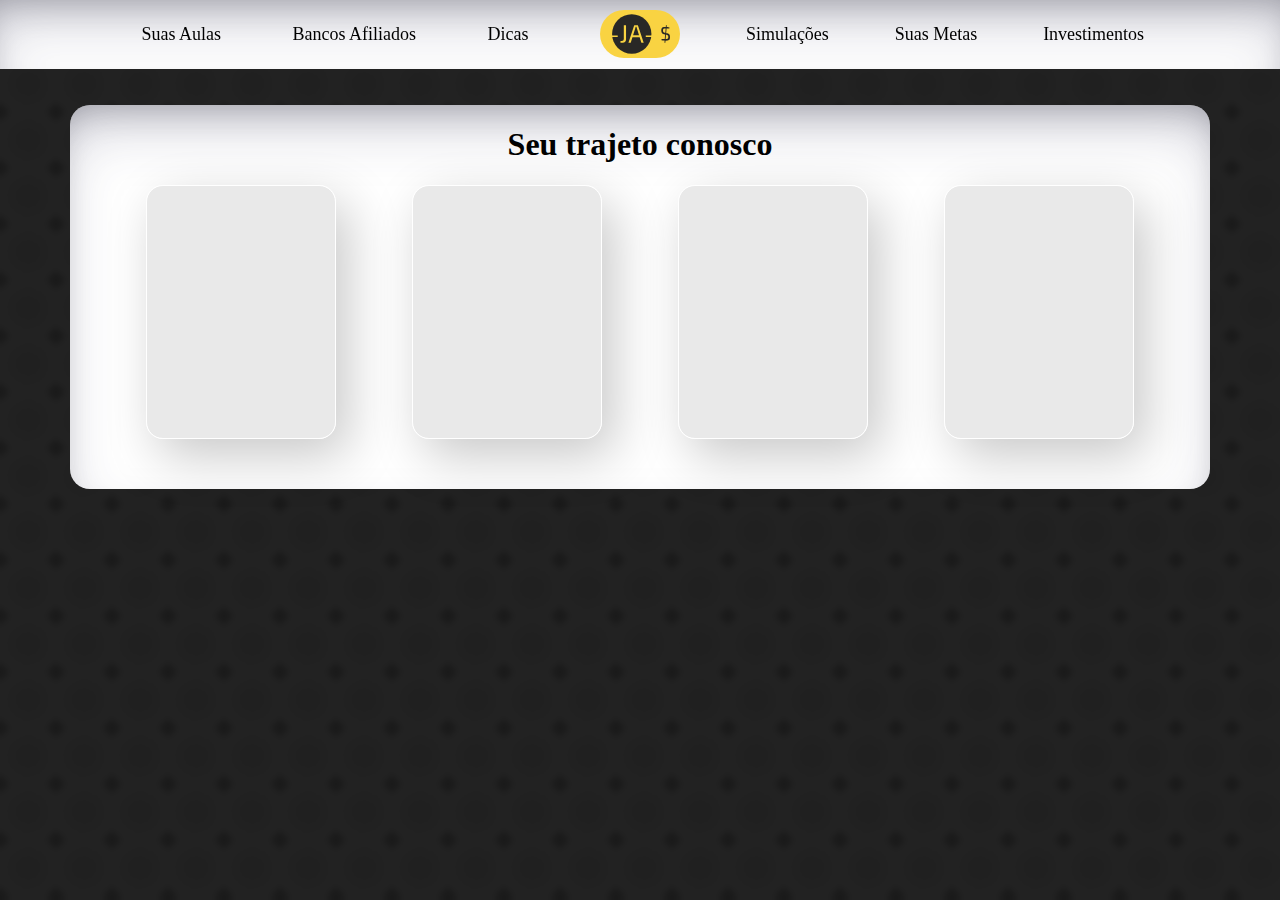
==== index.html @ 9b9374fb "Header feito comeco do main" ====
<!DOCTYPE html>
<html lang="PT-BR">
<head>
    <meta charset="UTF-8">
    <meta name="viewport" content="width=device-width, initial-scale=1.0">
    <title>Projeto APEX</title>

    <link rel="stylesheet" href="css/style.css">
    <link rel="shortcut icon" href="img/logo.svg" type="image/x-icon">

    
</head>
<body>

    <header>
        <div class="container">
            <nav id="header">
                <ul>
                    <li><a href="">Suas Aulas</a></li>
                    <li><a href="">Bancos Afiliados</a></li>
                    <li><a href="">Dicas</a></li>
                </ul>
                <a id="logo" href="#"><img src="img/logo.svg" alt="logo site"></a>
                <ul>
                    <li><a href="">Simulações</a></li>
                    <li><a href="">Suas Metas</a></li>
                    <li><a href="">Investimentos</a></li>
                </ul>
            </nav>
        </div>
    </header>

    <main>
        <div class="container">
            <div class="conteudo">
                <div class="titulo">
                    <h1>Seu trajeto conosco</h1>
                </div>

                <div class="estrada">
                    <div class="card"></div>
                    <div class="card"></div>
                    <div class="card"></div>
                    <div class="card"></div>
                </div>
            </div>
        </div>
    </main>

    <footer>
        
    </footer>

    <script src="js/script.js"></script>
</body>
</html>
---- css/style.css ----
body {
    margin: 0;
    padding: 0%;
    height: 100vh;
    font-family: Verdana;
    background-image: repeating-radial-gradient(circle at center center, rgb(31, 31, 31) 0px, rgb(35, 35, 35) 33px,rgb(26, 26, 26) 33px, rgb(26, 26, 26) 79px,rgb(20, 20, 20) 79px, rgb(20, 20, 20) 88px); background-size: 56px 56px;
    backdrop-filter: blur(3px);
}

.container {
    width: 1140px;
    margin: 0 auto;
    display: block;
}

header {
    float: left;
    display: block;
    width: 100%;

    background-color: white;
    box-shadow: rgba(50, 50, 93, 0.25) 0px 30px 60px -12px inset, rgba(0, 0, 0, 0.3) 0px 18px 36px -18px inset;
    margin-bottom: 36px;
}

nav#header {
    float: left;
    display: block;
    width: 100%;

    align-items: center;
    display: flex;
    justify-content: center;
}

nav#header ul {
    list-style: none;
    padding: 0px;
    margin: 0px;
    width: 100%;

    display: flex;
    justify-content: space-evenly;
}

nav#header ul li {
    display: inline-block;
}

nav#header ul li a {
    text-decoration: none;
    color: black;
    font-size: large;
    position: relative;

    position: relative;
    transition: 0.5s ease;
    cursor: pointer;
}

nav#header ul li a::before {
    content: "";
    position: absolute;
    left: 0;
    bottom: 0;
    height: 2px;
    width: 0;
    background-color: #ffc506;
    transition: 0.5s ease;
}

nav#header ul li a:hover {
    color: #1e1e2b;
    transition-delay: 0.5s;
}

nav#header ul li a:hover::before {
    width: 100%;
}

nav#header ul li a::after {
    content: "";
    position: absolute;
    left: 0;
    bottom: 0;
    height: 0;
    width: 100%;
    background-color: #ffc506;
    transition: 0.4s ease;
    z-index: -1;
}

nav#header a#logo {
    float: left;
    display: block;
    transition: all 0.2s;
}

nav#header a#logo:hover {
    transform: scale(1.2);
}

nav#header a#logo img {
    width: 80px;
    border-radius: 200px;
    transition: all 0.5s;
    margin-top: 10px;
    margin-bottom: 7px;
}

nav#header a#logo img:hover {
    box-shadow: rgba(0, 0, 0, 0.16) 0px 1px 4px, rgb(51, 51, 51) 0px 0px 0px 1.5px;
}
/*Final do header*/

.conteudo {
    float: left;
    display: block;
    width: 100%;
    background-color: white;
    box-shadow: rgba(50, 50, 93, 0.25) 0px 30px 60px -12px inset, rgba(0, 0, 0, 0.3) 0px 18px 36px -18px inset;
    margin-bottom: 36px;
    border-radius: 20px;
}

.conteudo .titulo {
    display: flex;
    align-items: center;
    justify-content: center;
}

.estrada {
    align-items: center;
    display: flex;
    justify-content: space-evenly;
    margin-bottom: 50px;
}

.card {
    box-sizing: border-box;
    width: 190px;
    height: 254px;
    background: rgba(217, 217, 217, 0.58);
    border: 1px solid white;
    box-shadow: 12px 17px 51px rgba(0, 0, 0, 0.22);
    backdrop-filter: blur(6px);
    border-radius: 17px;
    text-align: center;
    cursor: pointer;
    transition: all 0.5s;
    display: flex;
    align-items: center;
    justify-content: center;
    user-select: none;
    font-weight: bolder;
    color: black;
    float: left;
}
  
.card:hover {
    border: 1px solid black;
    transform: scale(1.05);
}
  
.card:active {
    transform: scale(0.95) rotateZ(1.7deg);
}
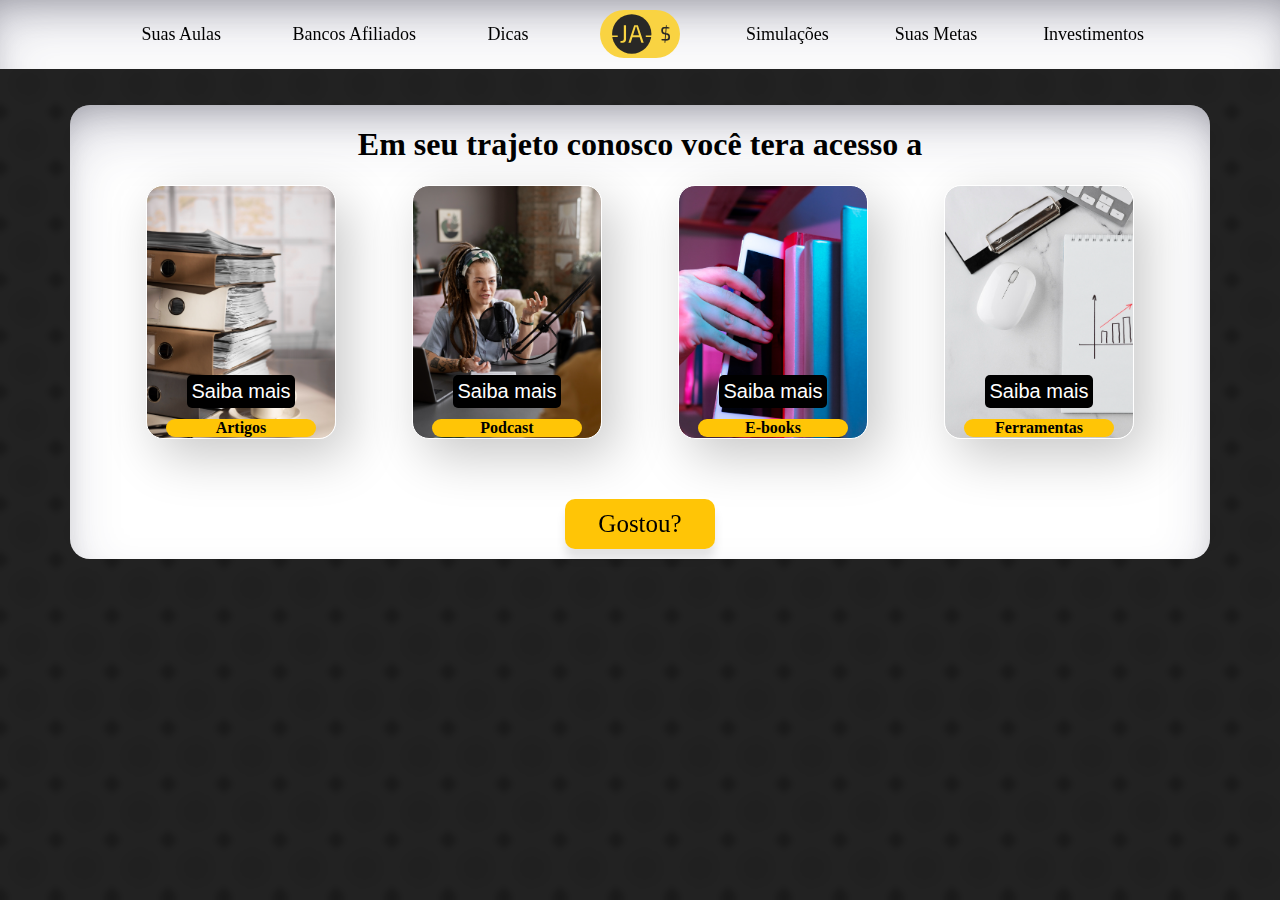
==== commit 3e06e3d8: "Adicao de cards e botao" ====
--- a/index.html
+++ b/index.html
@@ -7,8 +7,6 @@
 
     <link rel="stylesheet" href="css/style.css">
     <link rel="shortcut icon" href="img/logo.svg" type="image/x-icon">
-
-    
 </head>
 <body>
 
@@ -34,15 +32,38 @@
         <div class="container">
             <div class="conteudo">
                 <div class="titulo">
-                    <h1>Seu trajeto conosco</h1>
+                    <h1>Em seu trajeto conosco você tera acesso a</h1>
                 </div>
+                <div class="estrada">
+                    <div class="card" id="artigos" title="Image Designed by Freepik">
+                        <button>Saiba mais</button>
+                        <p>Artigos</p>
+                    </div>
+                    <div class="card" id="podcast" title="Image Designed by Freepik">
+                        <button>Saiba mais</button>
+                        <p>Podcast</p>
+                    </div>
+                    <div class="card" id="ebook" title="Image Designed by Freepik">
+                        <button>Saiba mais</button>
+                        <p>E-books</p>
+                    </div>
+                    <div class="card" id="ferramentas" title="Image Designed by Freepik">
+                        <button>Saiba mais</button>
+                        <p>Ferramentas</p>
+                    </div>
+                </div>
+                <div class="button">
+                    <div class="uiverse">
+                        <span class="tooltip">venha conosco!</span>
+                        <span>
+                            Gostou?
+                        </span>
+                    </div>
+                </div>
+            </div>
 
-                <div class="estrada">
-                    <div class="card"></div>
-                    <div class="card"></div>
-                    <div class="card"></div>
-                    <div class="card"></div>
-                </div>
+            <div class="conteudo2">
+                
             </div>
         </div>
     </main>
--- a/css/style.css
+++ b/css/style.css
@@ -143,25 +143,144 @@
     background: rgba(217, 217, 217, 0.58);
     border: 1px solid white;
     box-shadow: 12px 17px 51px rgba(0, 0, 0, 0.22);
-    backdrop-filter: blur(6px);
     border-radius: 17px;
-    text-align: center;
     cursor: pointer;
     transition: all 0.5s;
-    display: flex;
-    align-items: center;
-    justify-content: center;
     user-select: none;
     font-weight: bolder;
-    color: black;
-    float: left;
-}
-  
+    float: left;
+    align-content: end;
+    text-align: center;
+}
+
 .card:hover {
     border: 1px solid black;
     transform: scale(1.05);
 }
-  
-.card:active {
-    transform: scale(0.95) rotateZ(1.7deg);
-}+
+.card p {
+    display: flex;
+    align-items: center;
+    justify-content: center;
+    background-color: #ffc506;
+    margin: 1px;
+    padding: 0px;
+    border-radius: 10px;
+    width: 80%;
+    margin-left: 10%;
+}
+
+.card button {
+    background-color: black;
+    color: white;
+    border: 0px;
+    border-radius: 5px;
+    padding: 5px;
+    cursor: pointer;
+    transition: all 0.5s;
+    font-size: 20px;
+    margin: 10px;
+}
+
+.card button:hover {
+    background-color: #ffc506;
+    color: #1e1e2b;
+}
+/*Configuração parao para todos os cards*/
+
+/*Imagens*/
+.card#artigos {
+    background-image: url('../img/artigos.jpg');
+    background-size: cover;
+    background-repeat: no-repeat;
+}
+
+.card#podcast {
+    background: url(../img/podcast.jpg);
+    background-size: cover;
+    background-repeat: no-repeat;
+}
+
+.card#ebook {
+    background: url(../img/ebook.jpg);
+    background-size: cover;
+    background-repeat: no-repeat;
+}
+
+.card#ferramentas { 
+    background: url(../img/ferramentas.jpg);
+    background-size: cover;
+    background-repeat: no-repeat;
+}
+/*Fim das imagens*/
+
+.button {
+    display: flex;
+    align-items: center;
+    justify-content: center;
+}
+
+.uiverse {
+    position: relative;
+    background: #ffc506;
+    color: #000;
+    margin: 10px;
+    border-radius: 10px;
+    width: 150px;
+    height: 50px;
+    font-size: 17px;
+    display: flex;
+    justify-content: center;
+    align-items: center;
+    flex-direction: column;
+    box-shadow: 0 10px 10px rgba(0, 0, 0, 0.1);
+    cursor: pointer;
+    transition: all 0.2s cubic-bezier(0.68, -0.55, 0.265, 1.55);
+    font-size: 25px;
+}
+  
+.tooltip {
+    position: absolute;
+    top: 0;
+    font-size: 14px;
+    background: #ffffff;
+    color: #ffffff;
+    padding: 5px 8px;
+    border-radius: 5px;
+    box-shadow: 0 10px 10px rgba(0, 0, 0, 0.1);
+    opacity: 0;
+    pointer-events: none;
+    transition: all 0.3s cubic-bezier(0.68, -0.55, 0.265, 1.55);
+}
+  
+.tooltip::before {
+    position: absolute;
+    content: "";
+    height: 8px;
+    width: 8px;
+    background: #ffffff;
+    bottom: -3px;
+    left: 50%;
+    transform: translate(-50%) rotate(45deg);
+    transition: all 0.3s cubic-bezier(0.68, -0.55, 0.265, 1.55);
+}
+  
+.uiverse:hover .tooltip {
+    top: -45px;
+    opacity: 1;
+    visibility: visible;
+    pointer-events: auto;
+}
+  
+svg:hover span,
+svg:hover .tooltip {
+    text-shadow: 0px -1px 0px rgba(0, 0, 0, 0.1);
+}
+  
+.uiverse:hover,
+.uiverse:hover .tooltip,
+.uiverse:hover .tooltip::before {
+    background-color: #000;
+    color: #ffffff;
+}
+
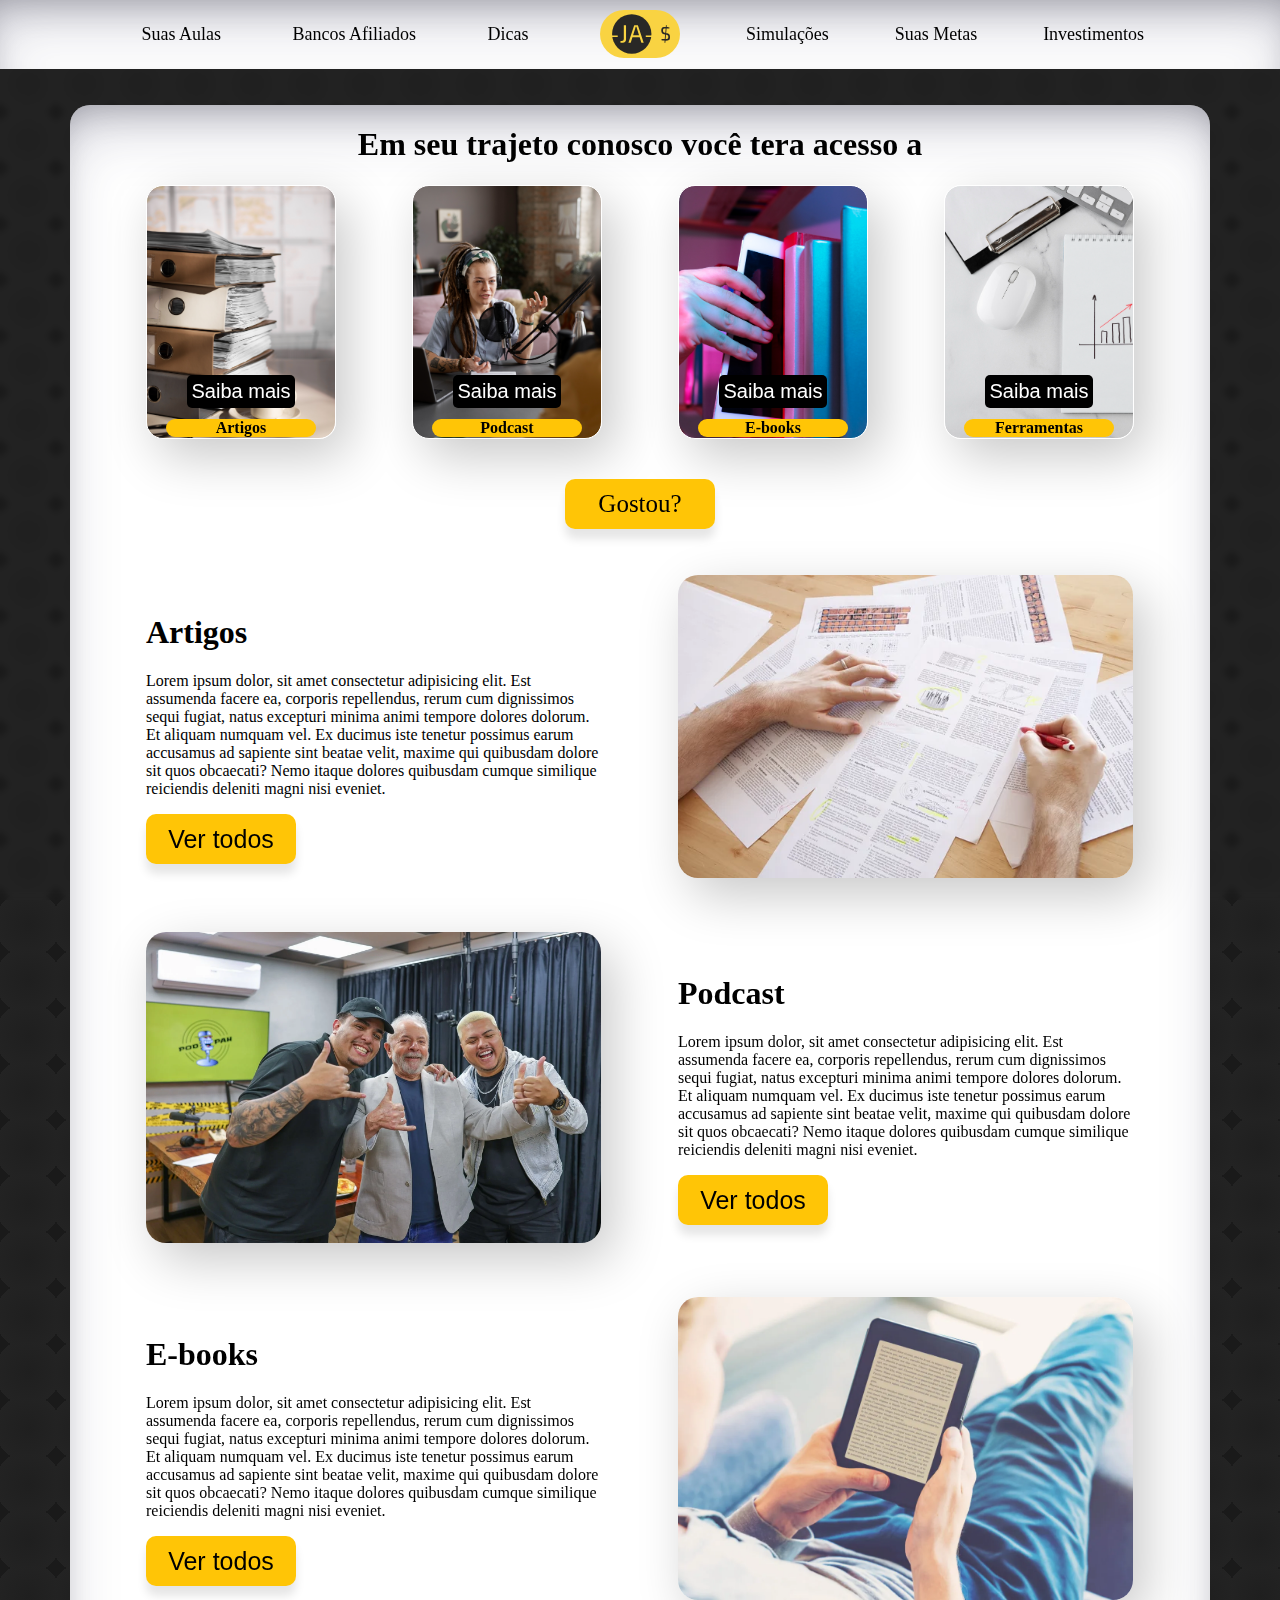
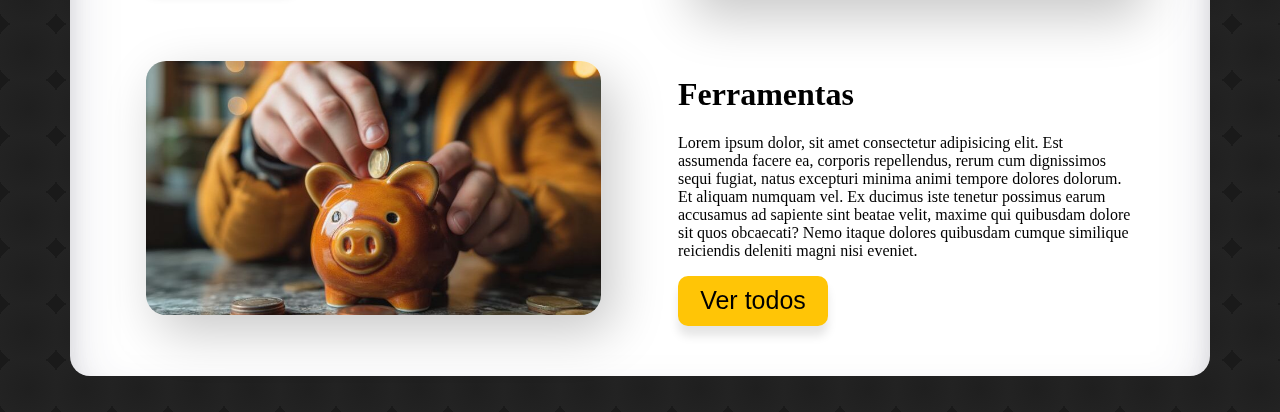
==== commit cc04c6ff: "Adicionada a funcionalidade de scroll nos botoes" ====
--- a/index.html
+++ b/index.html
@@ -36,19 +36,19 @@
                 </div>
                 <div class="estrada">
                     <div class="card" id="artigos" title="Image Designed by Freepik">
-                        <button>Saiba mais</button>
+                        <button onclick="descer(440)">Saiba mais</button>
                         <p>Artigos</p>
                     </div>
                     <div class="card" id="podcast" title="Image Designed by Freepik">
-                        <button>Saiba mais</button>
+                        <button onclick="descer(720)">Saiba mais</button>
                         <p>Podcast</p>
                     </div>
                     <div class="card" id="ebook" title="Image Designed by Freepik">
-                        <button>Saiba mais</button>
+                        <button onclick="descer(1100)">Saiba mais</button>
                         <p>E-books</p>
                     </div>
                     <div class="card" id="ferramentas" title="Image Designed by Freepik">
-                        <button>Saiba mais</button>
+                        <button onclick="descer(2000)">Saiba mais</button>
                         <p>Ferramentas</p>
                     </div>
                 </div>
@@ -60,10 +60,54 @@
                         </span>
                     </div>
                 </div>
-            </div>
 
-            <div class="conteudo2">
-                
+                <div class="conteudo2">
+                    <div class="texto">
+                        <h1>Artigos</h1>
+                        <p>Lorem ipsum dolor, sit amet consectetur adipisicing elit. Est assumenda facere ea, corporis repellendus, rerum cum dignissimos sequi fugiat, natus excepturi minima animi tempore dolores dolorum. Et aliquam numquam vel.
+                        Ex ducimus iste tenetur possimus earum accusamus ad sapiente sint beatae velit, maxime qui quibusdam dolore sit quos obcaecati? Nemo itaque dolores quibusdam cumque similique reiciendis deleniti magni nisi eveniet.</p>
+                        <button>Ver todos</button>
+                    </div>
+                    <div class="imagems">
+                        <img src="img/artigos_content.jpg" alt="artigos_content">
+                    </div>
+                </div>
+
+                <div class="conteudo2">
+                    <div class="imagems">
+                        <img src="img/podcast_content.webp" alt="podcast_content">
+                    </div>
+                    <div class="texto">
+                        <h1>Podcast</h1>
+                        <p>Lorem ipsum dolor, sit amet consectetur adipisicing elit. Est assumenda facere ea, corporis repellendus, rerum cum dignissimos sequi fugiat, natus excepturi minima animi tempore dolores dolorum. Et aliquam numquam vel.
+                        Ex ducimus iste tenetur possimus earum accusamus ad sapiente sint beatae velit, maxime qui quibusdam dolore sit quos obcaecati? Nemo itaque dolores quibusdam cumque similique reiciendis deleniti magni nisi eveniet.</p>
+                        <button>Ver todos</button>
+                    </div>
+                </div>
+
+                <div class="conteudo2">
+                    <div class="texto">
+                        <h1>E-books</h1>
+                        <p>Lorem ipsum dolor, sit amet consectetur adipisicing elit. Est assumenda facere ea, corporis repellendus, rerum cum dignissimos sequi fugiat, natus excepturi minima animi tempore dolores dolorum. Et aliquam numquam vel.
+                        Ex ducimus iste tenetur possimus earum accusamus ad sapiente sint beatae velit, maxime qui quibusdam dolore sit quos obcaecati? Nemo itaque dolores quibusdam cumque similique reiciendis deleniti magni nisi eveniet.</p>
+                        <button>Ver todos</button>
+                    </div>
+                    <div class="imagems">
+                        <img src="img/e-book_content.webp" alt="e-book_content">
+                    </div>
+                </div>
+
+                <div class="conteudo2">
+                    <div class="imagems">
+                        <img src="img/ferramentas_content.jpeg" alt="ferramentas_content">
+                    </div>
+                    <div class="texto">
+                        <h1>Ferramentas</h1>
+                        <p>Lorem ipsum dolor, sit amet consectetur adipisicing elit. Est assumenda facere ea, corporis repellendus, rerum cum dignissimos sequi fugiat, natus excepturi minima animi tempore dolores dolorum. Et aliquam numquam vel.
+                        Ex ducimus iste tenetur possimus earum accusamus ad sapiente sint beatae velit, maxime qui quibusdam dolore sit quos obcaecati? Nemo itaque dolores quibusdam cumque similique reiciendis deleniti magni nisi eveniet.</p>
+                        <button>Ver todos</button>
+                    </div>
+                </div>
             </div>
         </div>
     </main>
--- a/css/style.css
+++ b/css/style.css
@@ -133,7 +133,7 @@
     align-items: center;
     display: flex;
     justify-content: space-evenly;
-    margin-bottom: 50px;
+    margin-bottom: 30px;
 }
 
 .card {
@@ -218,6 +218,7 @@
     display: flex;
     align-items: center;
     justify-content: center;
+    margin-bottom: 36px;
 }
 
 .uiverse {
@@ -284,3 +285,49 @@
     color: #ffffff;
 }
 
+/*texto e imagems*/
+.conteudo2 {
+    float: left;
+    display: flex;
+    width: 100%;
+    justify-content: space-evenly;
+    margin-bottom: 50px;
+    align-items: center;
+}
+
+.texto {
+    width: 40%;
+}
+
+.texto button {
+    position: relative;
+    background: #ffc506;
+    color: #000;
+    border-radius: 10px;
+    width: 150px;
+    height: 50px;
+    display: flex;
+    justify-content: center;
+    align-items: center;
+    flex-direction: column;
+    box-shadow: 0 10px 10px rgba(0, 0, 0, 0.1);
+    cursor: pointer;
+    transition: all 0.2s;
+    font-size: 25px;
+    border: 0px;
+}
+
+.texto button:hover {
+    background: #000;
+    color: #ffffff;
+}
+
+.imagems {
+    width: 40%;
+}
+
+.imagems img {
+    width: 455px;
+    border-radius: 20px;
+    box-shadow: 12px 17px 51px rgba(0, 0, 0, 0.22);
+}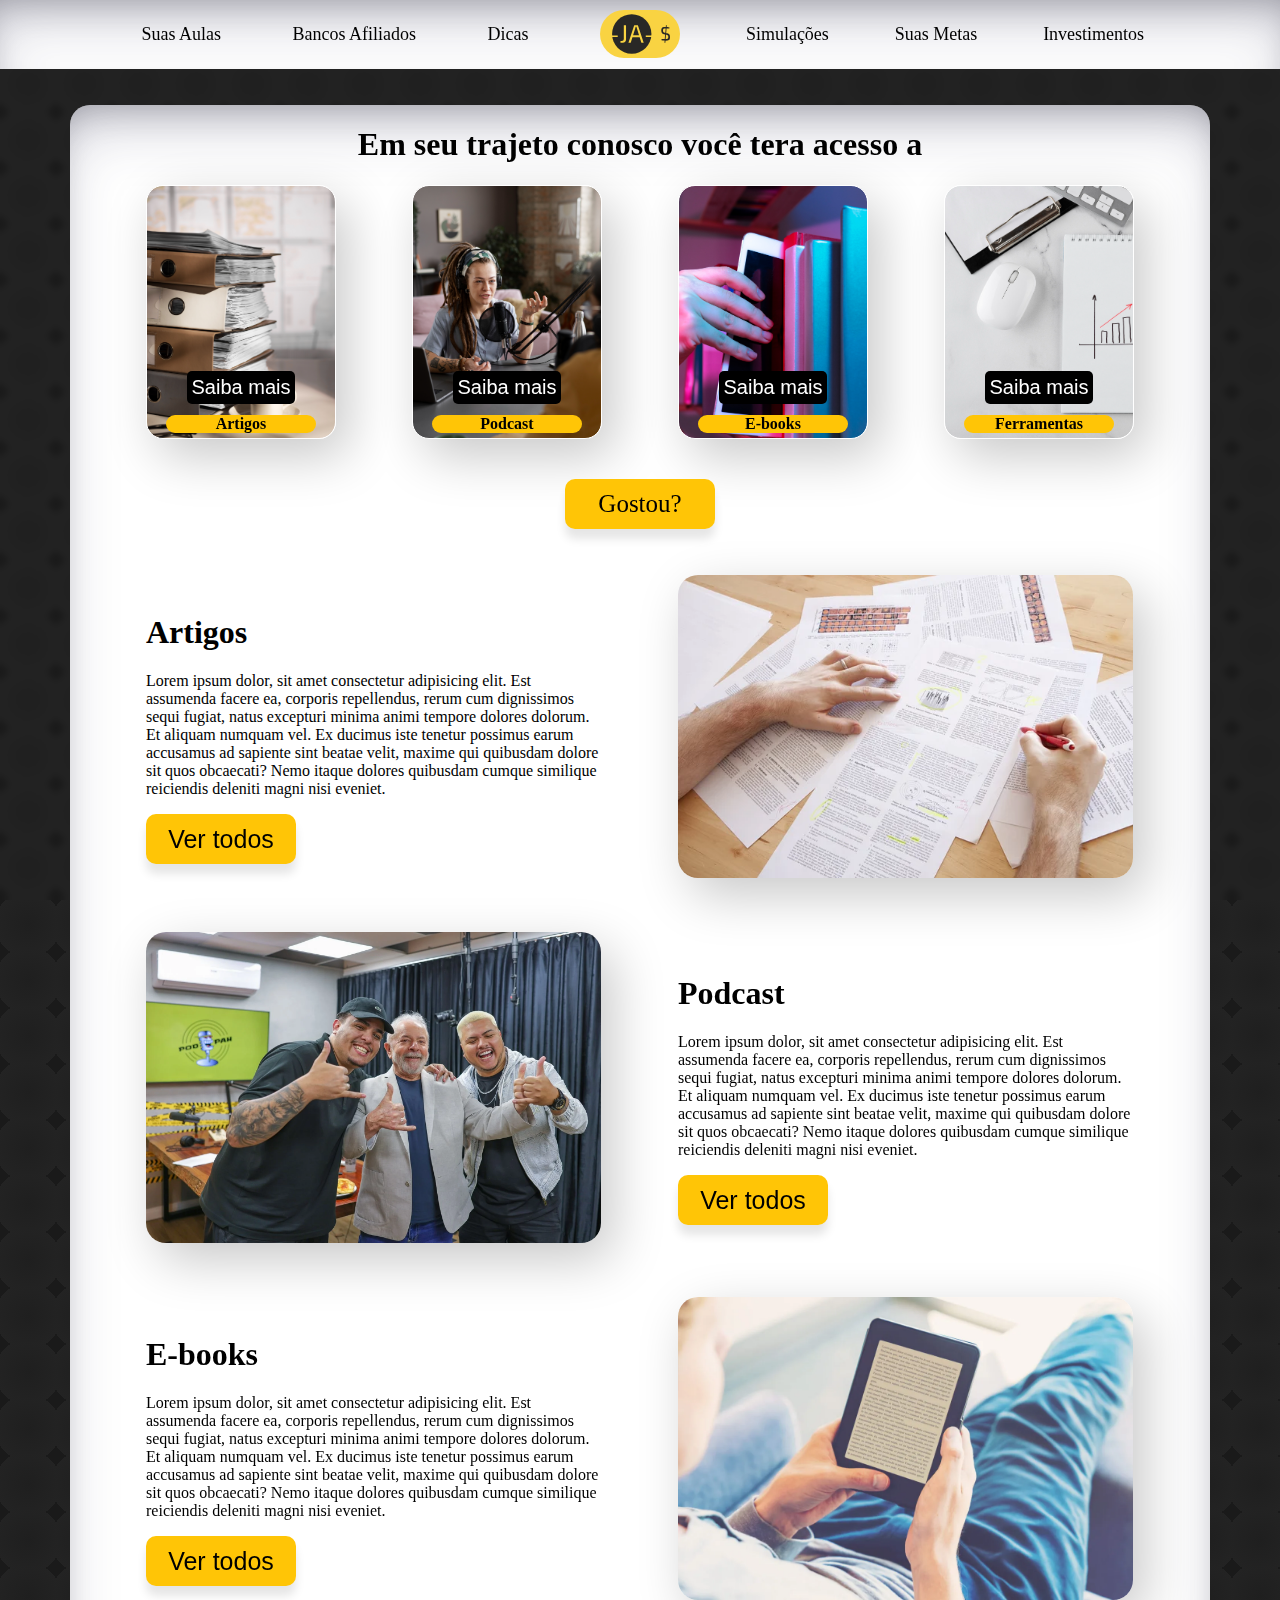
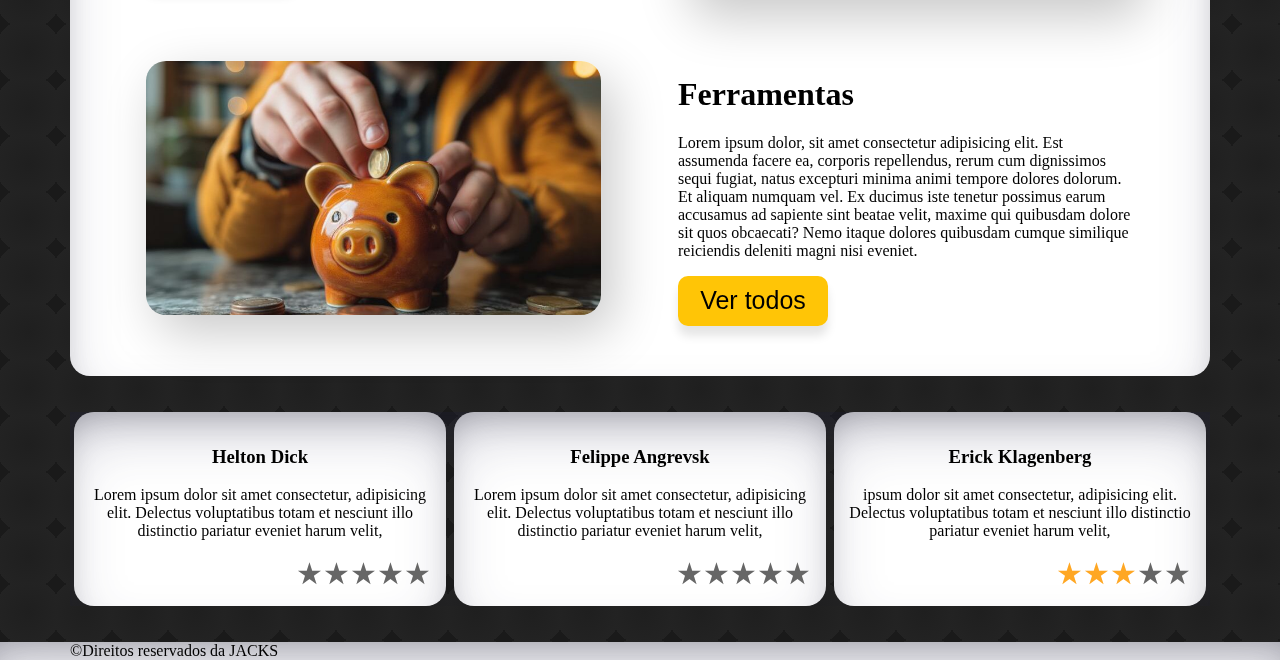
==== commit 4866ecea: "Adicionado aba de comentarios" ====
--- a/index.html
+++ b/index.html
@@ -109,11 +109,67 @@
                     </div>
                 </div>
             </div>
+            
+            <div class="comentarios">
+                <div class="comentario">
+                    <h3>Helton Dick</h3>
+                    <p>Lorem ipsum dolor sit amet consectetur, adipisicing elit. Delectus voluptatibus totam et nesciunt illo distinctio pariatur eveniet harum velit,</p>
+                    <div class="estrelas">
+                        <input type="radio" name="aval" value="1" id="estrela1">
+                        <label title="text" for="estrela1"></label>
+                        <input type="radio" name="aval" value="2" id="estrela2">
+                        <label title="text" for="estrela2"></label>
+                        <input type="radio" name="aval" value="3" id="estrela3" checked="">
+                        <label title="text" for="estrela3"></label>
+                        <input type="radio" name="aval" value="4" id="estrela4">
+                        <label title="text" for="estrela4"></label>
+                        <input type="radio" name="aval" value="5" id="estrela5">
+                        <label title="text" for="estrela5"></label>
+                    </div>
+                </div>
+    
+                <div class="comentario">
+                    <h3>Felippe Angrevsk</h3>
+                    <p>Lorem ipsum dolor sit amet consectetur, adipisicing elit. Delectus voluptatibus totam et nesciunt illo distinctio pariatur eveniet harum velit,</p>
+                    <div class="estrelas">
+                        <input type="radio" name="aval" value="1" id="estrela1">
+                        <label title="text" for="estrela1"></label>
+                        <input type="radio" name="aval" value="2" id="estrela2">
+                        <label title="text" for="estrela2"></label>
+                        <input type="radio" name="aval" value="3" id="estrela3" checked="">
+                        <label title="text" for="estrela3"></label>
+                        <input type="radio" name="aval" value="4" id="estrela4">
+                        <label title="text" for="estrela4"></label>
+                        <input type="radio" name="aval" value="5" id="estrela5">
+                        <label title="text" for="estrela5"></label>
+                    </div>
+                </div>
+    
+                <div class="comentario">
+                    <h3>Erick Klagenberg</h3>
+                    <p>ipsum dolor sit amet consectetur, adipisicing elit. Delectus voluptatibus totam et nesciunt illo distinctio pariatur eveniet harum velit,</p>
+                    <div class="estrelas">
+                        <input type="radio" name="aval" value="1" id="estrela1">
+                        <label title="text" for="estrela1"></label>
+                        <input type="radio" name="aval" value="2" id="estrela2">
+                        <label title="text" for="estrela2"></label>
+                        <input type="radio" name="aval" value="3" id="estrela3" checked="">
+                        <label title="text" for="estrela3"></label>
+                        <input type="radio" name="aval" value="4" id="estrela4">
+                        <label title="text" for="estrela4"></label>
+                        <input type="radio" name="aval" value="5" id="estrela5">
+                        <label title="text" for="estrela5"></label>
+                    </div>
+                </div>
+            </div>
+            
         </div>
     </main>
 
     <footer>
-        
+        <div class="container">
+            &#169;Direitos reservados da JACKS
+        </div>
     </footer>
 
     <script src="js/script.js"></script>
--- a/css/style.css
+++ b/css/style.css
@@ -13,6 +13,8 @@
     display: block;
 }
 
+
+/*header*/
 header {
     float: left;
     display: block;
@@ -111,8 +113,9 @@
 nav#header a#logo img:hover {
     box-shadow: rgba(0, 0, 0, 0.16) 0px 1px 4px, rgb(51, 51, 51) 0px 0px 0px 1.5px;
 }
-/*Final do header*/
-
+/*header*/
+
+/*Configuração parao para todos os cards e bloco de conteudo*/
 .conteudo {
     float: left;
     display: block;
@@ -168,6 +171,7 @@
     border-radius: 10px;
     width: 80%;
     margin-left: 10%;
+    margin-bottom: 5px;
 }
 
 .card button {
@@ -186,7 +190,7 @@
     background-color: #ffc506;
     color: #1e1e2b;
 }
-/*Configuração parao para todos os cards*/
+/*Configuração parao para todos os cards e bloco de conteudo*/
 
 /*Imagens*/
 .card#artigos {
@@ -212,8 +216,9 @@
     background-size: cover;
     background-repeat: no-repeat;
 }
-/*Fim das imagens*/
-
+/*Imagens*/
+
+/*Botão muito louco*/
 .button {
     display: flex;
     align-items: center;
@@ -284,6 +289,7 @@
     background-color: #000;
     color: #ffffff;
 }
+/*Botão muito louco*/
 
 /*texto e imagems*/
 .conteudo2 {
@@ -330,4 +336,82 @@
     width: 455px;
     border-radius: 20px;
     box-shadow: 12px 17px 51px rgba(0, 0, 0, 0.22);
+}
+/*texto e imagems*/
+
+/*Comentarios*/
+.comentarios {
+    display: flex;
+    align-items: center;
+    justify-content: space-around;
+    float: left;
+    width: 100%;
+    box-shadow: rgba(50, 50, 93, 0.25) 0px 30px 60px -12px inset, rgba(0, 0, 0, 0.3) 0px 18px 36px -18px inset;
+    margin-bottom: 36px;
+}
+
+.comentario {
+    display: block;
+    align-items: center;
+    justify-content: center;
+    text-align: center;
+    width: 30%;
+    background-color: white;
+    box-shadow: rgba(50, 50, 93, 0.25) 0px 30px 60px -12px inset, rgba(0, 0, 0, 0.3) 0px 18px 36px -18px inset;
+    border-radius: 20px;
+    padding: 15px;
+}
+
+.estrelas .card {
+    display: inline-block;
+    width: 23%;
+    margin: 1%;
+    background-color: #fff;
+    padding: 1em;
+    box-shadow: 20px 20px 60px #bebebe;
+    border-radius: 10px;
+}
+
+.estrelas:not(:checked) > input {
+    position: absolute;
+    appearance: none;
+}
+  
+.estrelas:not(:checked) > label {
+    float: right;
+    cursor: pointer;
+    font-size: 30px;
+    color: #666;
+}
+  
+.estrelas:not(:checked) > label:before {
+    content: '★';
+}
+  
+.estrelas > input:checked + label:hover,
+.estrelas > input:checked + label:hover ~ label,
+.estrelas > input:checked ~ label:hover,
+.estrelas > input:checked ~ label:hover ~ label,
+.estrelas > label:hover ~ input:checked ~ label {
+    color: #e58e09;
+}
+  
+.estrelas:not(:checked) > label:hover,
+.estrelas:not(:checked) > label:hover ~ label {
+    color: #ff9e0b;
+}
+  
+.estrelas > input:checked ~ label {
+    color: #ffa723;
+}
+/*Comentarios*/
+
+/*Footer*/
+footer {
+    float: left;
+    display: block;
+    width: 100%;
+
+    background-color: white;
+    box-shadow: rgba(50, 50, 93, 0.25) 0px 30px 60px -12px inset, rgba(0, 0, 0, 0.3) 0px 18px 36px -18px inset;
 }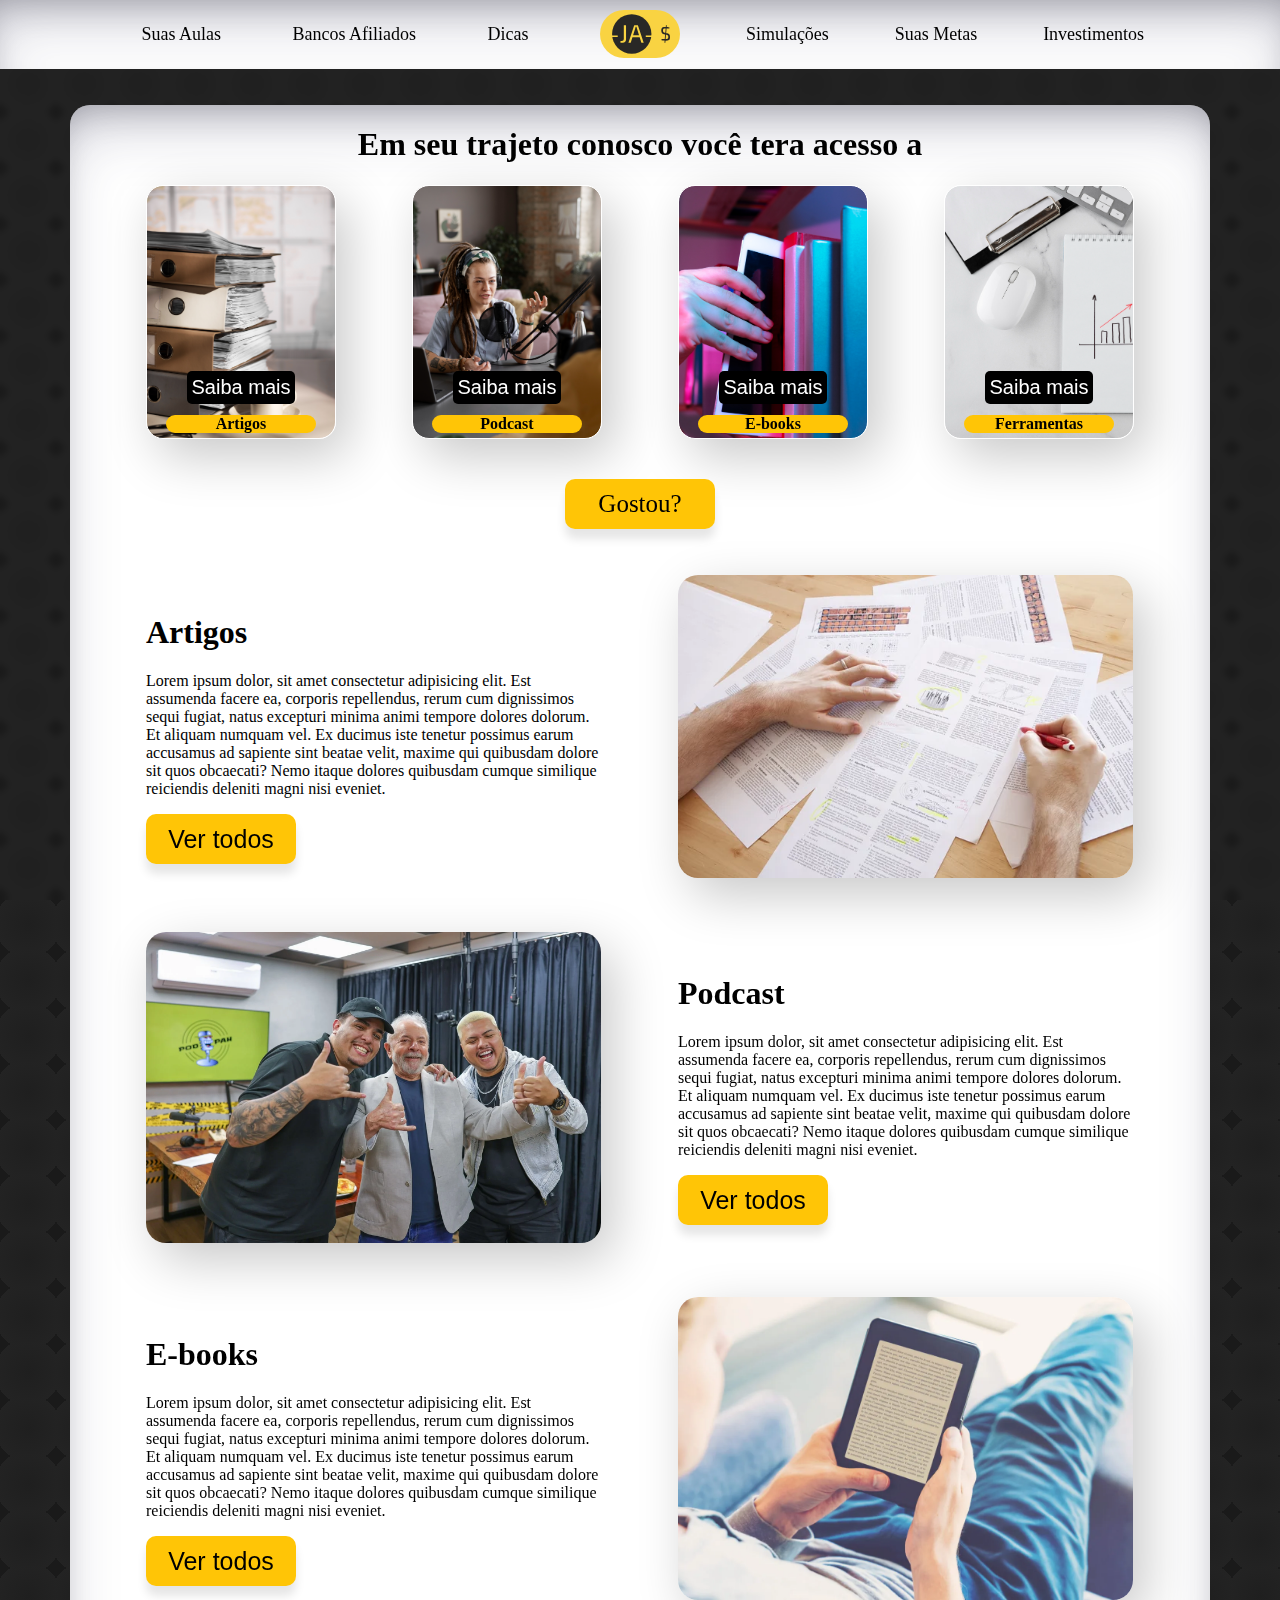
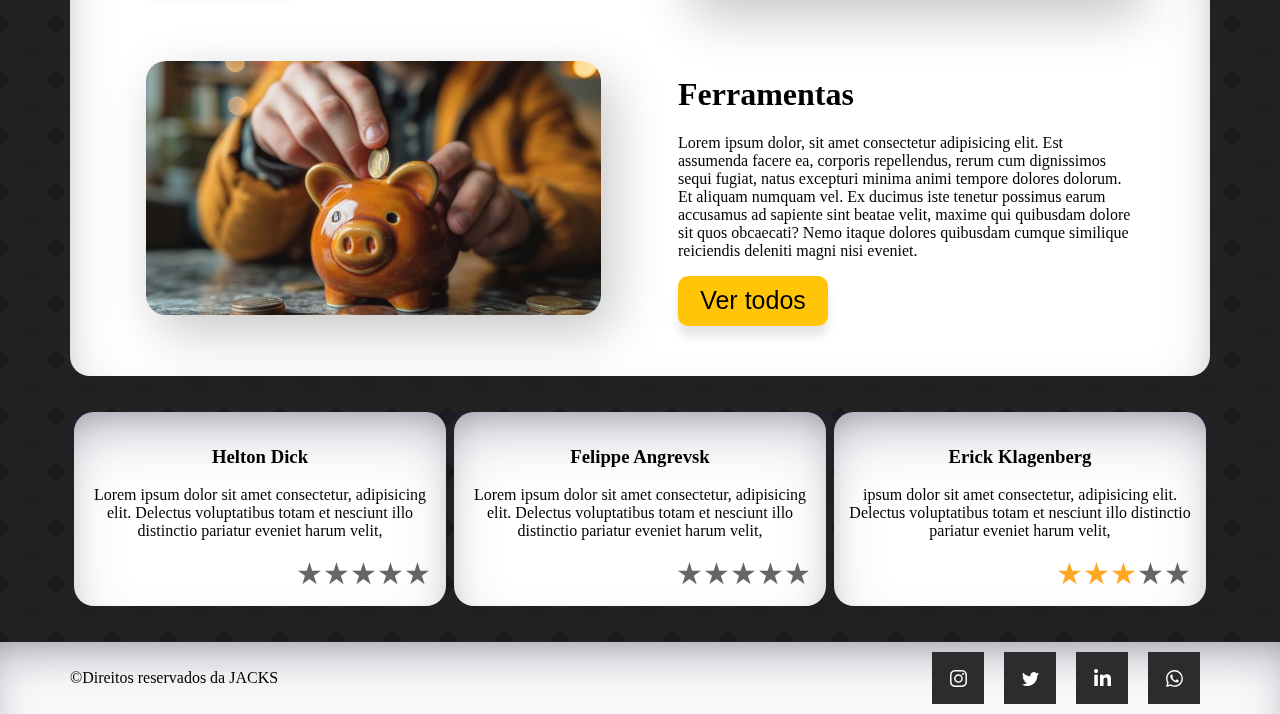
==== commit 9302df0c: "pagina de login e footer" ====
--- a/index.html
+++ b/index.html
@@ -48,18 +48,20 @@
                         <p>E-books</p>
                     </div>
                     <div class="card" id="ferramentas" title="Image Designed by Freepik">
-                        <button onclick="descer(2000)">Saiba mais</button>
+                        <button onclick="descer(1450)">Saiba mais</button>
                         <p>Ferramentas</p>
                     </div>
                 </div>
-                <div class="button">
-                    <div class="uiverse">
-                        <span class="tooltip">venha conosco!</span>
-                        <span>
-                            Gostou?
-                        </span>
+                <a style="text-decoration: none;" href="login.html">
+                    <div class="button">
+                        <div class="uiverse">
+                            <span class="tooltip">venha conosco!</span>
+                            <span>
+                                Gostou?
+                            </span>
+                        </div>
                     </div>
-                </div>
+                </a>
 
                 <div class="conteudo2">
                     <div class="texto">
@@ -168,7 +170,25 @@
 
     <footer>
         <div class="container">
-            &#169;Direitos reservados da JACKS
+            <p>&#169;Direitos reservados da JACKS</p>
+            <div class="sociais">
+                <div class="social">
+                    <a href="#" class="socialContainer containerOne">
+                      <svg class="socialSvg instagramSvg" viewBox="0 0 16 16"> <path d="M8 0C5.829 0 5.556.01 4.703.048 3.85.088 3.269.222 2.76.42a3.917 3.917 0 0 0-1.417.923A3.927 3.927 0 0 0 .42 2.76C.222 3.268.087 3.85.048 4.7.01 5.555 0 5.827 0 8.001c0 2.172.01 2.444.048 3.297.04.852.174 1.433.372 1.942.205.526.478.972.923 1.417.444.445.89.719 1.416.923.51.198 1.09.333 1.942.372C5.555 15.99 5.827 16 8 16s2.444-.01 3.298-.048c.851-.04 1.434-.174 1.943-.372a3.916 3.916 0 0 0 1.416-.923c.445-.445.718-.891.923-1.417.197-.509.332-1.09.372-1.942C15.99 10.445 16 10.173 16 8s-.01-2.445-.048-3.299c-.04-.851-.175-1.433-.372-1.941a3.926 3.926 0 0 0-.923-1.417A3.911 3.911 0 0 0 13.24.42c-.51-.198-1.092-.333-1.943-.372C10.443.01 10.172 0 7.998 0h.003zm-.717 1.442h.718c2.136 0 2.389.007 3.232.046.78.035 1.204.166 1.486.275.373.145.64.319.92.599.28.28.453.546.598.92.11.281.24.705.275 1.485.039.843.047 1.096.047 3.231s-.008 2.389-.047 3.232c-.035.78-.166 1.203-.275 1.485a2.47 2.47 0 0 1-.599.919c-.28.28-.546.453-.92.598-.28.11-.704.24-1.485.276-.843.038-1.096.047-3.232.047s-2.39-.009-3.233-.047c-.78-.036-1.203-.166-1.485-.276a2.478 2.478 0 0 1-.92-.598 2.48 2.48 0 0 1-.6-.92c-.109-.281-.24-.705-.275-1.485-.038-.843-.046-1.096-.046-3.233 0-2.136.008-2.388.046-3.231.036-.78.166-1.204.276-1.486.145-.373.319-.64.599-.92.28-.28.546-.453.92-.598.282-.11.705-.24 1.485-.276.738-.034 1.024-.044 2.515-.045v.002zm4.988 1.328a.96.96 0 1 0 0 1.92.96.96 0 0 0 0-1.92zm-4.27 1.122a4.109 4.109 0 1 0 0 8.217 4.109 4.109 0 0 0 0-8.217zm0 1.441a2.667 2.667 0 1 1 0 5.334 2.667 2.667 0 0 1 0-5.334z"></path> </svg>
+                    </a>
+                    
+                    <a href="#" class="socialContainer containerTwo">
+                      <svg class="socialSvg twitterSvg" viewBox="0 0 16 16"> <path d="M5.026 15c6.038 0 9.341-5.003 9.341-9.334 0-.14 0-.282-.006-.422A6.685 6.685 0 0 0 16 3.542a6.658 6.658 0 0 1-1.889.518 3.301 3.301 0 0 0 1.447-1.817 6.533 6.533 0 0 1-2.087.793A3.286 3.286 0 0 0 7.875 6.03a9.325 9.325 0 0 1-6.767-3.429 3.289 3.289 0 0 0 1.018 4.382A3.323 3.323 0 0 1 .64 6.575v.045a3.288 3.288 0 0 0 2.632 3.218 3.203 3.203 0 0 1-.865.115 3.23 3.23 0 0 1-.614-.057 3.283 3.283 0 0 0 3.067 2.277A6.588 6.588 0 0 1 .78 13.58a6.32 6.32 0 0 1-.78-.045A9.344 9.344 0 0 0 5.026 15z"></path> </svg>              </a>
+                      
+                    <a href="#" class="socialContainer containerThree">
+                      <svg class="socialSvg linkdinSvg" viewBox="0 0 448 512"><path d="M100.28 448H7.4V148.9h92.88zM53.79 108.1C24.09 108.1 0 83.5 0 53.8a53.79 53.79 0 0 1 107.58 0c0 29.7-24.1 54.3-53.79 54.3zM447.9 448h-92.68V302.4c0-34.7-.7-79.2-48.29-79.2-48.29 0-55.69 37.7-55.69 76.7V448h-92.78V148.9h89.08v40.8h1.3c12.4-23.5 42.69-48.3 87.88-48.3 94 0 111.28 61.9 111.28 142.3V448z"></path></svg>
+                    </a>
+                    
+                    <a href="#" class="socialContainer containerFour">
+                      <svg class="socialSvg whatsappSvg" viewBox="0 0 16 16"> <path d="M13.601 2.326A7.854 7.854 0 0 0 7.994 0C3.627 0 .068 3.558.064 7.926c0 1.399.366 2.76 1.057 3.965L0 16l4.204-1.102a7.933 7.933 0 0 0 3.79.965h.004c4.368 0 7.926-3.558 7.93-7.93A7.898 7.898 0 0 0 13.6 2.326zM7.994 14.521a6.573 6.573 0 0 1-3.356-.92l-.24-.144-2.494.654.666-2.433-.156-.251a6.56 6.56 0 0 1-1.007-3.505c0-3.626 2.957-6.584 6.591-6.584a6.56 6.56 0 0 1 4.66 1.931 6.557 6.557 0 0 1 1.928 4.66c-.004 3.639-2.961 6.592-6.592 6.592zm3.615-4.934c-.197-.099-1.17-.578-1.353-.646-.182-.065-.315-.099-.445.099-.133.197-.513.646-.627.775-.114.133-.232.148-.43.05-.197-.1-.836-.308-1.592-.985-.59-.525-.985-1.175-1.103-1.372-.114-.198-.011-.304.088-.403.087-.088.197-.232.296-.346.1-.114.133-.198.198-.33.065-.134.034-.248-.015-.347-.05-.099-.445-1.076-.612-1.47-.16-.389-.323-.335-.445-.34-.114-.007-.247-.007-.38-.007a.729.729 0 0 0-.529.247c-.182.198-.691.677-.691 1.654 0 .977.71 1.916.81 2.049.098.133 1.394 2.132 3.383 2.992.47.205.84.326 1.129.418.475.152.904.129 1.246.08.38-.058 1.171-.48 1.338-.943.164-.464.164-.86.114-.943-.049-.084-.182-.133-.38-.232z"></path> </svg>
+                    </a>
+                  </div>                               
+            </div>
         </div>
     </footer>
 
--- a/css/style.css
+++ b/css/style.css
@@ -414,4 +414,91 @@
 
     background-color: white;
     box-shadow: rgba(50, 50, 93, 0.25) 0px 30px 60px -12px inset, rgba(0, 0, 0, 0.3) 0px 18px 36px -18px inset;
-}+}
+
+footer p {
+    display: flex;
+    float: left;
+    margin: 0;
+    padding: 0;
+    margin-top: 26.5px;
+}
+
+.social{
+    width: fit-content;
+    height: fit-content;
+    display: flex;
+    align-items: center;
+    justify-content: center;
+    gap: 20px;
+    float: right;
+    padding: 10px;
+}
+  
+/* for all social containers*/
+.socialContainer {
+    width: 52px;
+    height: 52px;
+    background-color: rgb(44, 44, 44);
+    display: flex;
+    align-items: center;
+    justify-content: center;
+    overflow: hidden;
+    transition-duration: 1s;
+}
+/* instagram*/
+.containerOne:hover {
+    background-color: #d62976;
+    transition-duration: .5s;
+    border-radius: 50px;
+}
+/* twitter*/
+.containerTwo:hover {
+    background-color: #00acee;
+    transition-duration: .5s;
+    border-radius: 50px;
+}
+/* linkdin*/
+.containerThree:hover {
+    background-color: #0072b1;
+    transition-duration: .5s;
+    border-radius: 50px;
+}
+/* Whatsapp*/
+  .containerFour:hover {
+    background-color: #128C7E;
+    transition-duration: .5s;
+    border-radius: 50px;
+}
+  
+.socialContainer:active {
+    transform: scale(0.9);
+    transition-duration: .5s;
+    border-radius: 50px;
+}
+  
+.socialSvg {
+    width: 17px;
+}
+  
+.socialSvg path {
+    fill: rgb(255, 255, 255);
+}
+  
+.socialContainer:hover .socialSvg {
+    animation: slide-in-top 0.3s both;
+}
+  
+@keyframes slide-in-top {
+    0% {
+      transform: translateY(-50px);
+      opacity: 0;
+}
+  
+    100% {
+      transform: translateY(0);
+      opacity: 1;
+    }
+  }
+  
+  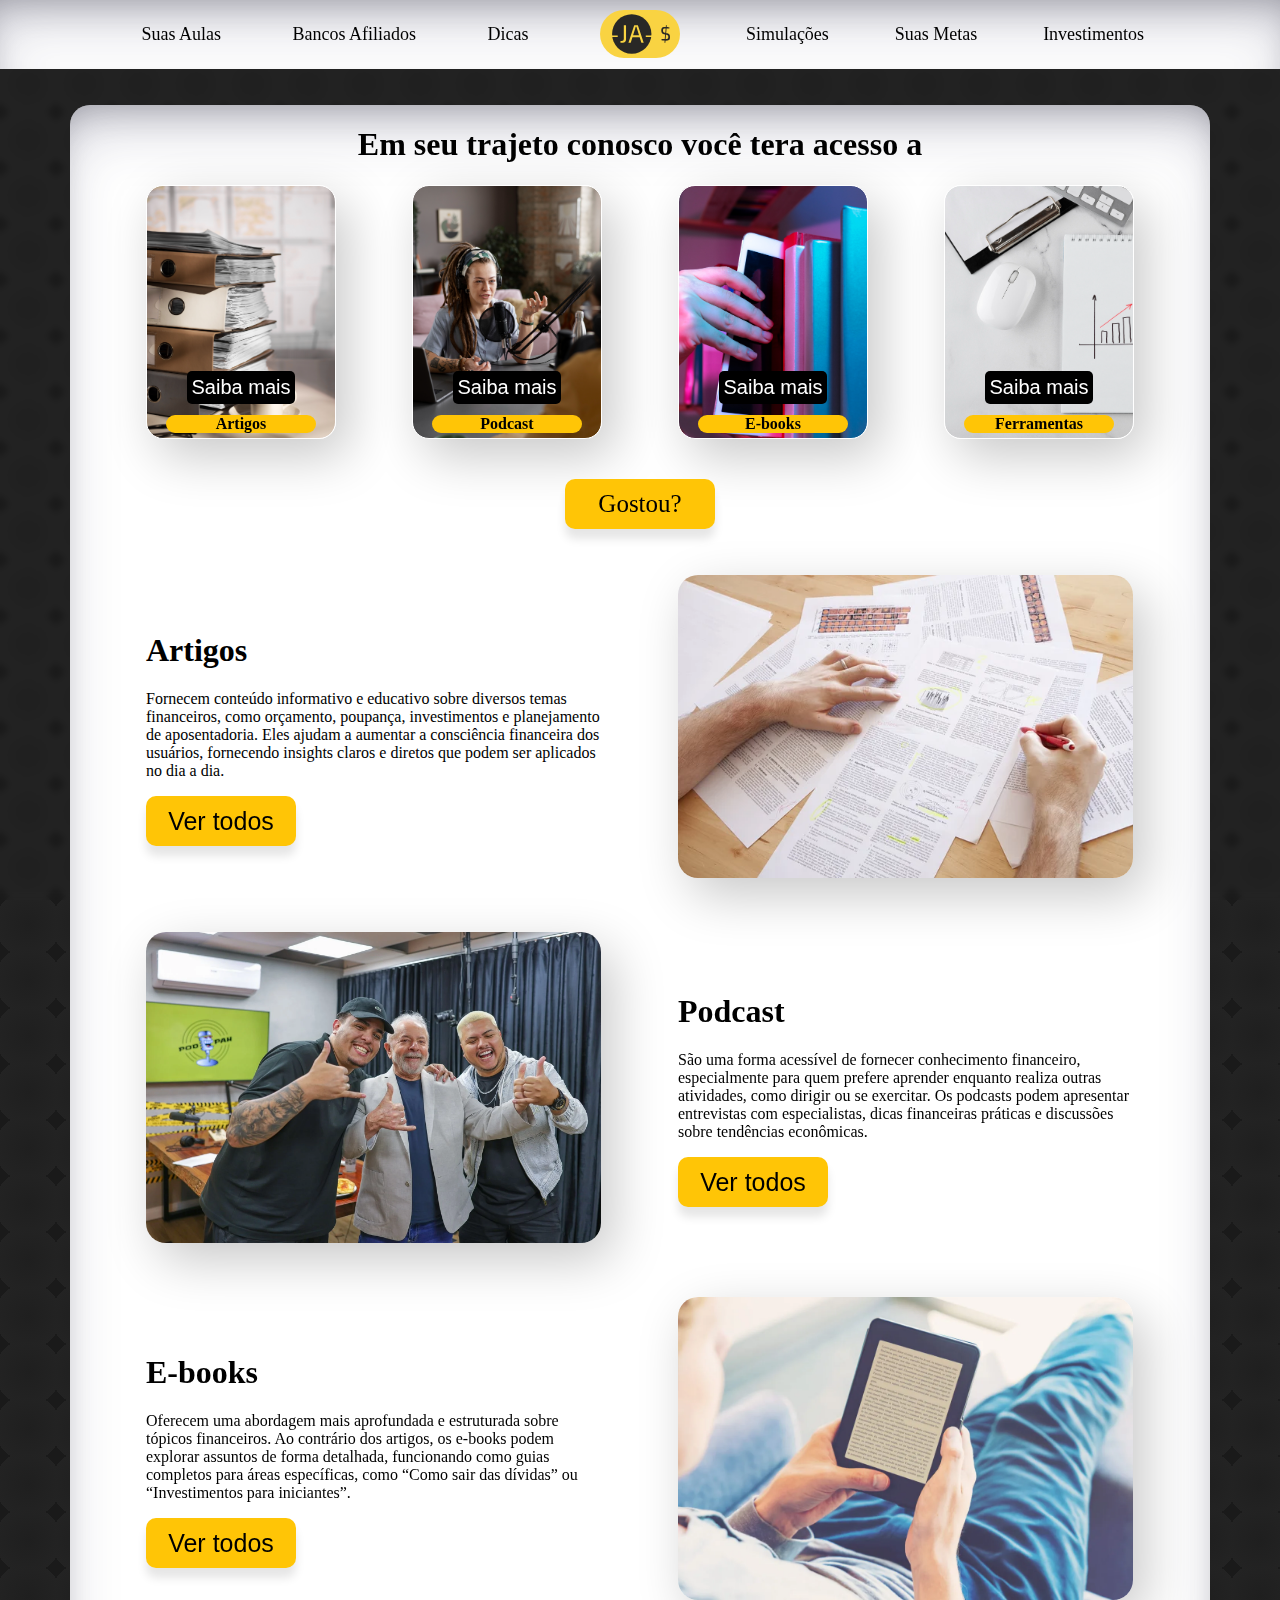
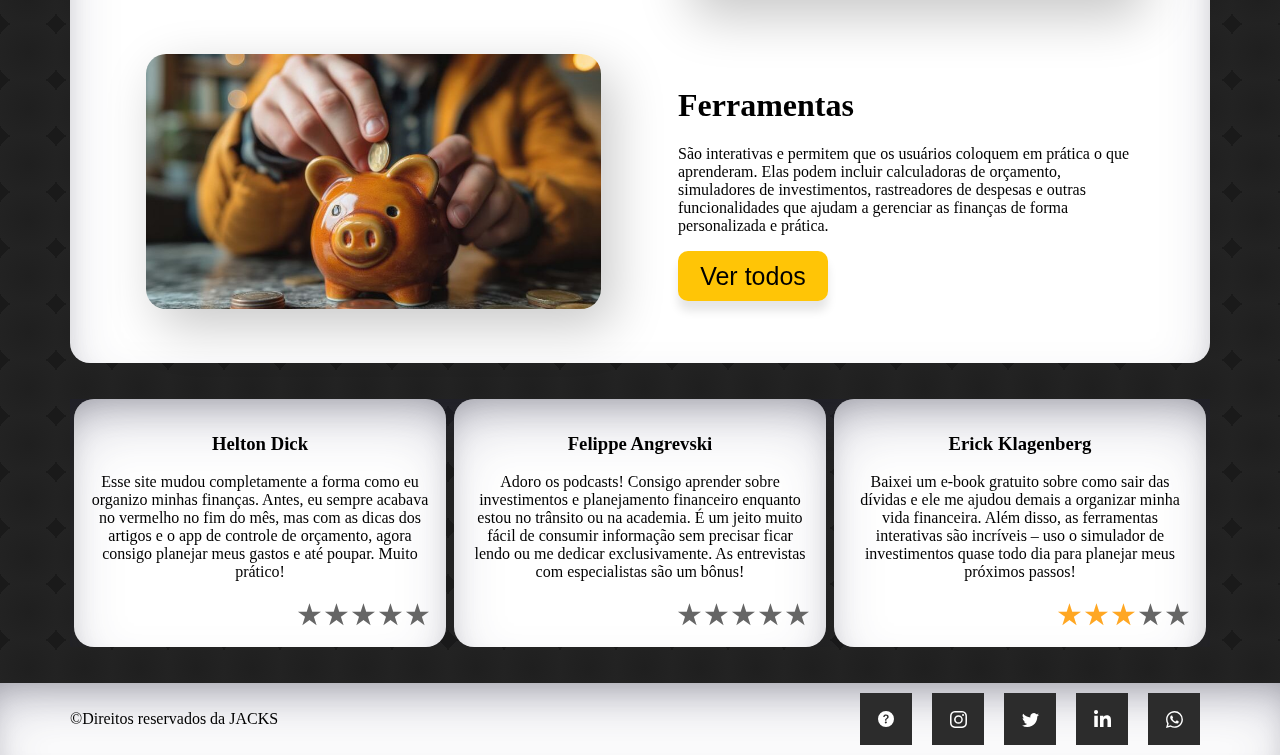
==== commit b892c041: "avanco no tarabalho com a adicao de uma nova aba e finalizacao na aba de aulas" ====
--- a/index.html
+++ b/index.html
@@ -14,11 +14,11 @@
         <div class="container">
             <nav id="header">
                 <ul>
-                    <li><a href="">Suas Aulas</a></li>
-                    <li><a href="">Bancos Afiliados</a></li>
+                    <li><a href="estrada.html">Suas Aulas</a></li>
+                    <li><a href="bancos.html">Bancos Afiliados</a></li>
                     <li><a href="">Dicas</a></li>
                 </ul>
-                <a id="logo" href="#"><img src="img/logo.svg" alt="logo site"></a>
+                <a id="logo" href="index.html"><img src="img/logo.svg" alt="logo site"></a>
                 <ul>
                     <li><a href="">Simulações</a></li>
                     <li><a href="">Suas Metas</a></li>
@@ -66,8 +66,7 @@
                 <div class="conteudo2">
                     <div class="texto">
                         <h1>Artigos</h1>
-                        <p>Lorem ipsum dolor, sit amet consectetur adipisicing elit. Est assumenda facere ea, corporis repellendus, rerum cum dignissimos sequi fugiat, natus excepturi minima animi tempore dolores dolorum. Et aliquam numquam vel.
-                        Ex ducimus iste tenetur possimus earum accusamus ad sapiente sint beatae velit, maxime qui quibusdam dolore sit quos obcaecati? Nemo itaque dolores quibusdam cumque similique reiciendis deleniti magni nisi eveniet.</p>
+                        <p>Fornecem conteúdo informativo e educativo sobre diversos temas financeiros, como orçamento, poupança, investimentos e planejamento de aposentadoria. Eles ajudam a aumentar a consciência financeira dos usuários, fornecendo insights claros e diretos que podem ser aplicados no dia a dia.</p>
                         <button>Ver todos</button>
                     </div>
                     <div class="imagems">
@@ -81,8 +80,7 @@
                     </div>
                     <div class="texto">
                         <h1>Podcast</h1>
-                        <p>Lorem ipsum dolor, sit amet consectetur adipisicing elit. Est assumenda facere ea, corporis repellendus, rerum cum dignissimos sequi fugiat, natus excepturi minima animi tempore dolores dolorum. Et aliquam numquam vel.
-                        Ex ducimus iste tenetur possimus earum accusamus ad sapiente sint beatae velit, maxime qui quibusdam dolore sit quos obcaecati? Nemo itaque dolores quibusdam cumque similique reiciendis deleniti magni nisi eveniet.</p>
+                        <p>São uma forma acessível de fornecer conhecimento financeiro, especialmente para quem prefere aprender enquanto realiza outras atividades, como dirigir ou se exercitar. Os podcasts podem apresentar entrevistas com especialistas, dicas financeiras práticas e discussões sobre tendências econômicas.</p>
                         <button>Ver todos</button>
                     </div>
                 </div>
@@ -90,8 +88,7 @@
                 <div class="conteudo2">
                     <div class="texto">
                         <h1>E-books</h1>
-                        <p>Lorem ipsum dolor, sit amet consectetur adipisicing elit. Est assumenda facere ea, corporis repellendus, rerum cum dignissimos sequi fugiat, natus excepturi minima animi tempore dolores dolorum. Et aliquam numquam vel.
-                        Ex ducimus iste tenetur possimus earum accusamus ad sapiente sint beatae velit, maxime qui quibusdam dolore sit quos obcaecati? Nemo itaque dolores quibusdam cumque similique reiciendis deleniti magni nisi eveniet.</p>
+                        <p>Oferecem uma abordagem mais aprofundada e estruturada sobre tópicos financeiros. Ao contrário dos artigos, os e-books podem explorar assuntos de forma detalhada, funcionando como guias completos para áreas específicas, como “Como sair das dívidas” ou “Investimentos para iniciantes”.</p>
                         <button>Ver todos</button>
                     </div>
                     <div class="imagems">
@@ -105,8 +102,7 @@
                     </div>
                     <div class="texto">
                         <h1>Ferramentas</h1>
-                        <p>Lorem ipsum dolor, sit amet consectetur adipisicing elit. Est assumenda facere ea, corporis repellendus, rerum cum dignissimos sequi fugiat, natus excepturi minima animi tempore dolores dolorum. Et aliquam numquam vel.
-                        Ex ducimus iste tenetur possimus earum accusamus ad sapiente sint beatae velit, maxime qui quibusdam dolore sit quos obcaecati? Nemo itaque dolores quibusdam cumque similique reiciendis deleniti magni nisi eveniet.</p>
+                        <p>São interativas e permitem que os usuários coloquem em prática o que aprenderam. Elas podem incluir calculadoras de orçamento, simuladores de investimentos, rastreadores de despesas e outras funcionalidades que ajudam a gerenciar as finanças de forma personalizada e prática.</p>
                         <button>Ver todos</button>
                     </div>
                 </div>
@@ -115,7 +111,7 @@
             <div class="comentarios">
                 <div class="comentario">
                     <h3>Helton Dick</h3>
-                    <p>Lorem ipsum dolor sit amet consectetur, adipisicing elit. Delectus voluptatibus totam et nesciunt illo distinctio pariatur eveniet harum velit,</p>
+                    <p>Esse site mudou completamente a forma como eu organizo minhas finanças. Antes, eu sempre acabava no vermelho no fim do mês, mas com as dicas dos artigos e o app de controle de orçamento, agora consigo planejar meus gastos e até poupar. Muito prático!</p>
                     <div class="estrelas">
                         <input type="radio" name="aval" value="1" id="estrela1">
                         <label title="text" for="estrela1"></label>
@@ -131,8 +127,8 @@
                 </div>
     
                 <div class="comentario">
-                    <h3>Felippe Angrevsk</h3>
-                    <p>Lorem ipsum dolor sit amet consectetur, adipisicing elit. Delectus voluptatibus totam et nesciunt illo distinctio pariatur eveniet harum velit,</p>
+                    <h3>Felippe Angrevski</h3>
+                    <p>Adoro os podcasts! Consigo aprender sobre investimentos e planejamento financeiro enquanto estou no trânsito ou na academia. É um jeito muito fácil de consumir informação sem precisar ficar lendo ou me dedicar exclusivamente. As entrevistas com especialistas são um bônus!</p>
                     <div class="estrelas">
                         <input type="radio" name="aval" value="1" id="estrela1">
                         <label title="text" for="estrela1"></label>
@@ -149,7 +145,7 @@
     
                 <div class="comentario">
                     <h3>Erick Klagenberg</h3>
-                    <p>ipsum dolor sit amet consectetur, adipisicing elit. Delectus voluptatibus totam et nesciunt illo distinctio pariatur eveniet harum velit,</p>
+                    <p>Baixei um e-book gratuito sobre como sair das dívidas e ele me ajudou demais a organizar minha vida financeira. Além disso, as ferramentas interativas são incríveis – uso o simulador de investimentos quase todo dia para planejar meus próximos passos!</p>
                     <div class="estrelas">
                         <input type="radio" name="aval" value="1" id="estrela1">
                         <label title="text" for="estrela1"></label>
@@ -173,6 +169,12 @@
             <p>&#169;Direitos reservados da JACKS</p>
             <div class="sociais">
                 <div class="social">
+                    <a href="#" class="socialContainer containerZero">
+                        <svg xmlns="http://www.w3.org/2000/svg" width="16" height="16" fill="currentColor" class="bi bi-question-circle-fill" viewBox="0 0 16 16" style="color: #fff;">
+                            <path d="M16 8A8 8 0 1 1 0 8a8 8 0 0 1 16 0M5.496 6.033h.825c.138 0 .248-.113.266-.25.09-.656.54-1.134 1.342-1.134.686 0 1.314.343 1.314 1.168 0 .635-.374.927-.965 1.371-.673.489-1.206 1.06-1.168 1.987l.003.217a.25.25 0 0 0 .25.246h.811a.25.25 0 0 0 .25-.25v-.105c0-.718.273-.927 1.01-1.486.609-.463 1.244-.977 1.244-2.056 0-1.511-1.276-2.241-2.673-2.241-1.267 0-2.655.59-2.75 2.286a.237.237 0 0 0 .241.247m2.325 6.443c.61 0 1.029-.394 1.029-.927 0-.552-.42-.94-1.029-.94-.584 0-1.009.388-1.009.94 0 .533.425.927 1.01.927z"/>
+                        </svg>
+                    </a>
+
                     <a href="#" class="socialContainer containerOne">
                       <svg class="socialSvg instagramSvg" viewBox="0 0 16 16"> <path d="M8 0C5.829 0 5.556.01 4.703.048 3.85.088 3.269.222 2.76.42a3.917 3.917 0 0 0-1.417.923A3.927 3.927 0 0 0 .42 2.76C.222 3.268.087 3.85.048 4.7.01 5.555 0 5.827 0 8.001c0 2.172.01 2.444.048 3.297.04.852.174 1.433.372 1.942.205.526.478.972.923 1.417.444.445.89.719 1.416.923.51.198 1.09.333 1.942.372C5.555 15.99 5.827 16 8 16s2.444-.01 3.298-.048c.851-.04 1.434-.174 1.943-.372a3.916 3.916 0 0 0 1.416-.923c.445-.445.718-.891.923-1.417.197-.509.332-1.09.372-1.942C15.99 10.445 16 10.173 16 8s-.01-2.445-.048-3.299c-.04-.851-.175-1.433-.372-1.941a3.926 3.926 0 0 0-.923-1.417A3.911 3.911 0 0 0 13.24.42c-.51-.198-1.092-.333-1.943-.372C10.443.01 10.172 0 7.998 0h.003zm-.717 1.442h.718c2.136 0 2.389.007 3.232.046.78.035 1.204.166 1.486.275.373.145.64.319.92.599.28.28.453.546.598.92.11.281.24.705.275 1.485.039.843.047 1.096.047 3.231s-.008 2.389-.047 3.232c-.035.78-.166 1.203-.275 1.485a2.47 2.47 0 0 1-.599.919c-.28.28-.546.453-.92.598-.28.11-.704.24-1.485.276-.843.038-1.096.047-3.232.047s-2.39-.009-3.233-.047c-.78-.036-1.203-.166-1.485-.276a2.478 2.478 0 0 1-.92-.598 2.48 2.48 0 0 1-.6-.92c-.109-.281-.24-.705-.275-1.485-.038-.843-.046-1.096-.046-3.233 0-2.136.008-2.388.046-3.231.036-.78.166-1.204.276-1.486.145-.373.319-.64.599-.92.28-.28.546-.453.92-.598.282-.11.705-.24 1.485-.276.738-.034 1.024-.044 2.515-.045v.002zm4.988 1.328a.96.96 0 1 0 0 1.92.96.96 0 0 0 0-1.92zm-4.27 1.122a4.109 4.109 0 1 0 0 8.217 4.109 4.109 0 0 0 0-8.217zm0 1.441a2.667 2.667 0 1 1 0 5.334 2.667 2.667 0 0 1 0-5.334z"></path> </svg>
                     </a>
@@ -187,7 +189,7 @@
                     <a href="#" class="socialContainer containerFour">
                       <svg class="socialSvg whatsappSvg" viewBox="0 0 16 16"> <path d="M13.601 2.326A7.854 7.854 0 0 0 7.994 0C3.627 0 .068 3.558.064 7.926c0 1.399.366 2.76 1.057 3.965L0 16l4.204-1.102a7.933 7.933 0 0 0 3.79.965h.004c4.368 0 7.926-3.558 7.93-7.93A7.898 7.898 0 0 0 13.6 2.326zM7.994 14.521a6.573 6.573 0 0 1-3.356-.92l-.24-.144-2.494.654.666-2.433-.156-.251a6.56 6.56 0 0 1-1.007-3.505c0-3.626 2.957-6.584 6.591-6.584a6.56 6.56 0 0 1 4.66 1.931 6.557 6.557 0 0 1 1.928 4.66c-.004 3.639-2.961 6.592-6.592 6.592zm3.615-4.934c-.197-.099-1.17-.578-1.353-.646-.182-.065-.315-.099-.445.099-.133.197-.513.646-.627.775-.114.133-.232.148-.43.05-.197-.1-.836-.308-1.592-.985-.59-.525-.985-1.175-1.103-1.372-.114-.198-.011-.304.088-.403.087-.088.197-.232.296-.346.1-.114.133-.198.198-.33.065-.134.034-.248-.015-.347-.05-.099-.445-1.076-.612-1.47-.16-.389-.323-.335-.445-.34-.114-.007-.247-.007-.38-.007a.729.729 0 0 0-.529.247c-.182.198-.691.677-.691 1.654 0 .977.71 1.916.81 2.049.098.133 1.394 2.132 3.383 2.992.47.205.84.326 1.129.418.475.152.904.129 1.246.08.38-.058 1.171-.48 1.338-.943.164-.464.164-.86.114-.943-.049-.084-.182-.133-.38-.232z"></path> </svg>
                     </a>
-                  </div>                               
+                </div>                               
             </div>
         </div>
     </footer>
--- a/css/style.css
+++ b/css/style.css
@@ -2,7 +2,7 @@
     margin: 0;
     padding: 0%;
     height: 100vh;
-    font-family: Verdana;
+    font-family: roboto;
     background-image: repeating-radial-gradient(circle at center center, rgb(31, 31, 31) 0px, rgb(35, 35, 35) 33px,rgb(26, 26, 26) 33px, rgb(26, 26, 26) 79px,rgb(20, 20, 20) 79px, rgb(20, 20, 20) 88px); background-size: 56px 56px;
     backdrop-filter: blur(3px);
 }
@@ -305,6 +305,7 @@
     width: 40%;
 }
 
+/*TALVEZ EU APAGUE ESSE BOTOES INUTEIS*/
 .texto button {
     position: relative;
     background: #ffc506;
@@ -327,6 +328,7 @@
     background: #000;
     color: #ffffff;
 }
+/*TALVEZ EU APAGUE ESSE BOTOES INUTEIS*/
 
 .imagems {
     width: 40%;
@@ -446,6 +448,12 @@
     overflow: hidden;
     transition-duration: 1s;
 }
+/* Ajuda*/
+.containerZero:hover {
+    background-color: #f0c025;
+    transition-duration: .5s;
+    border-radius: 50px;
+}
 /* instagram*/
 .containerOne:hover {
     background-color: #d62976;
